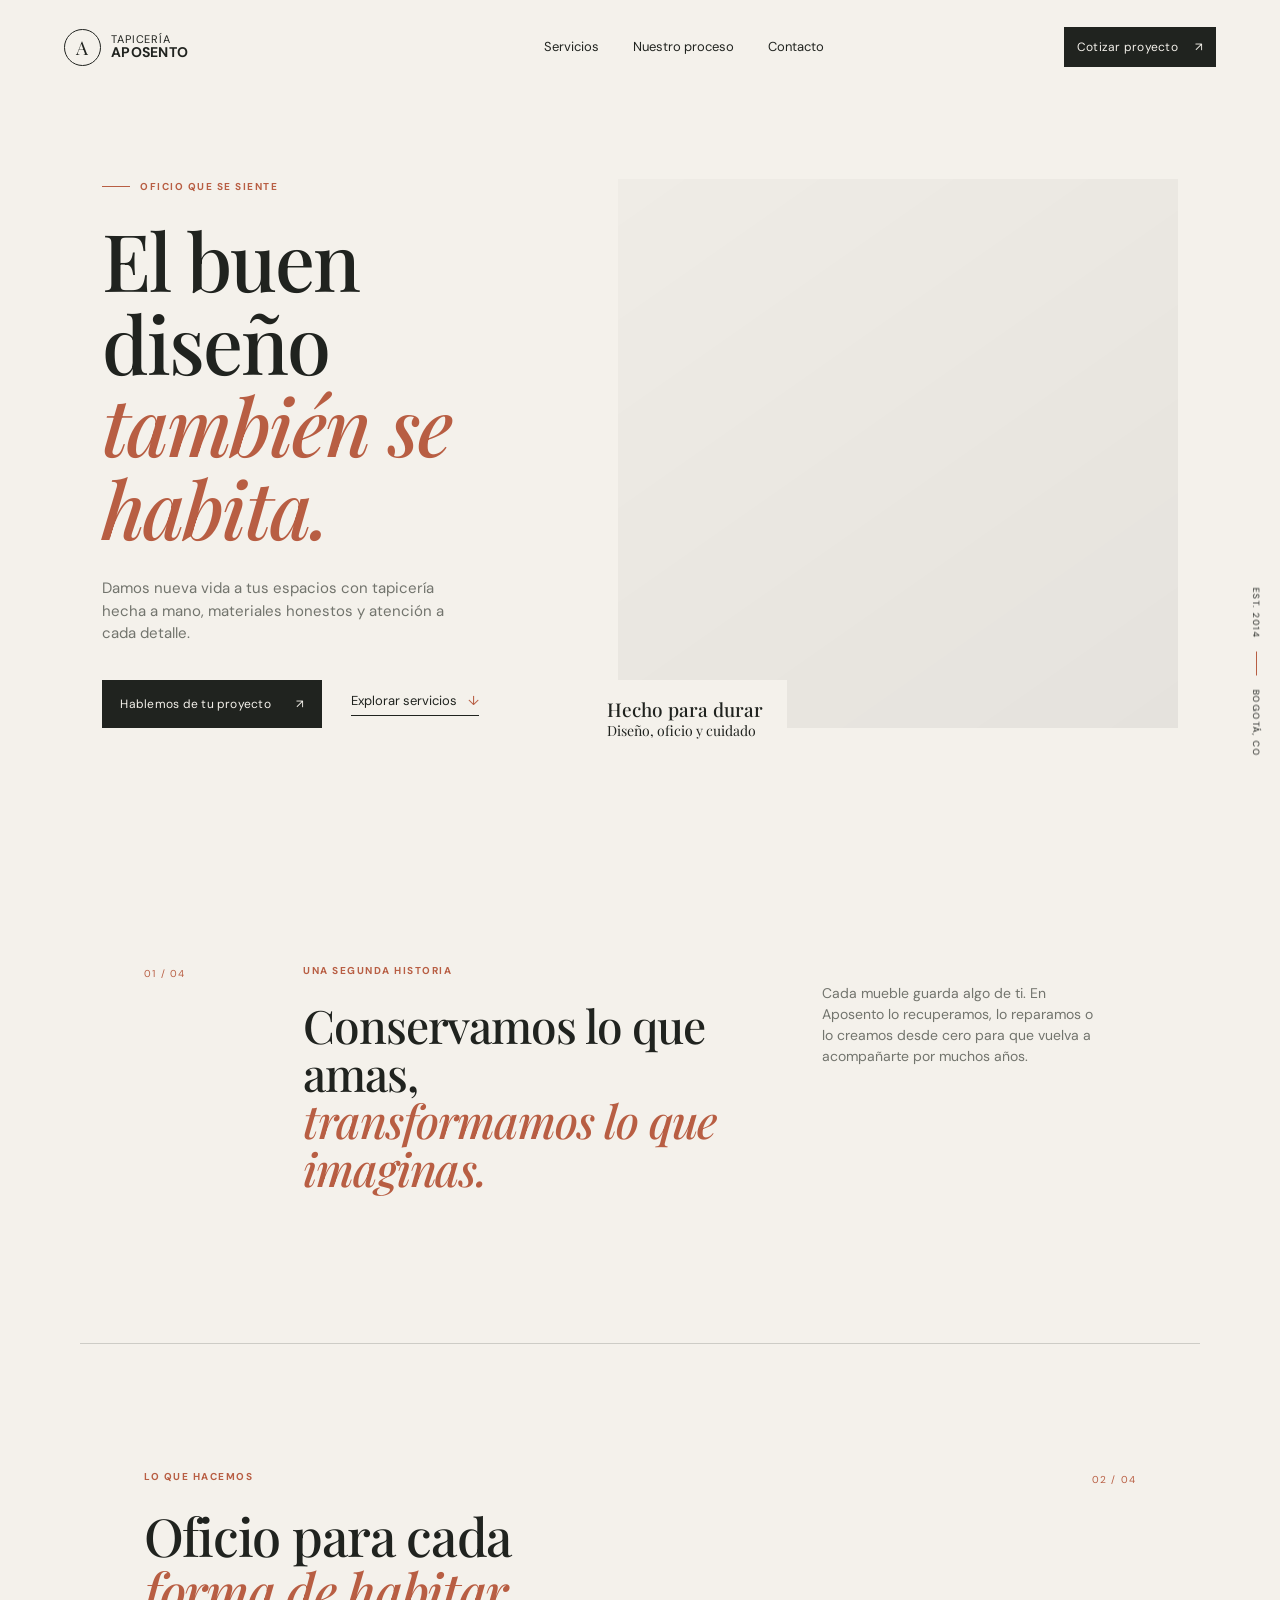
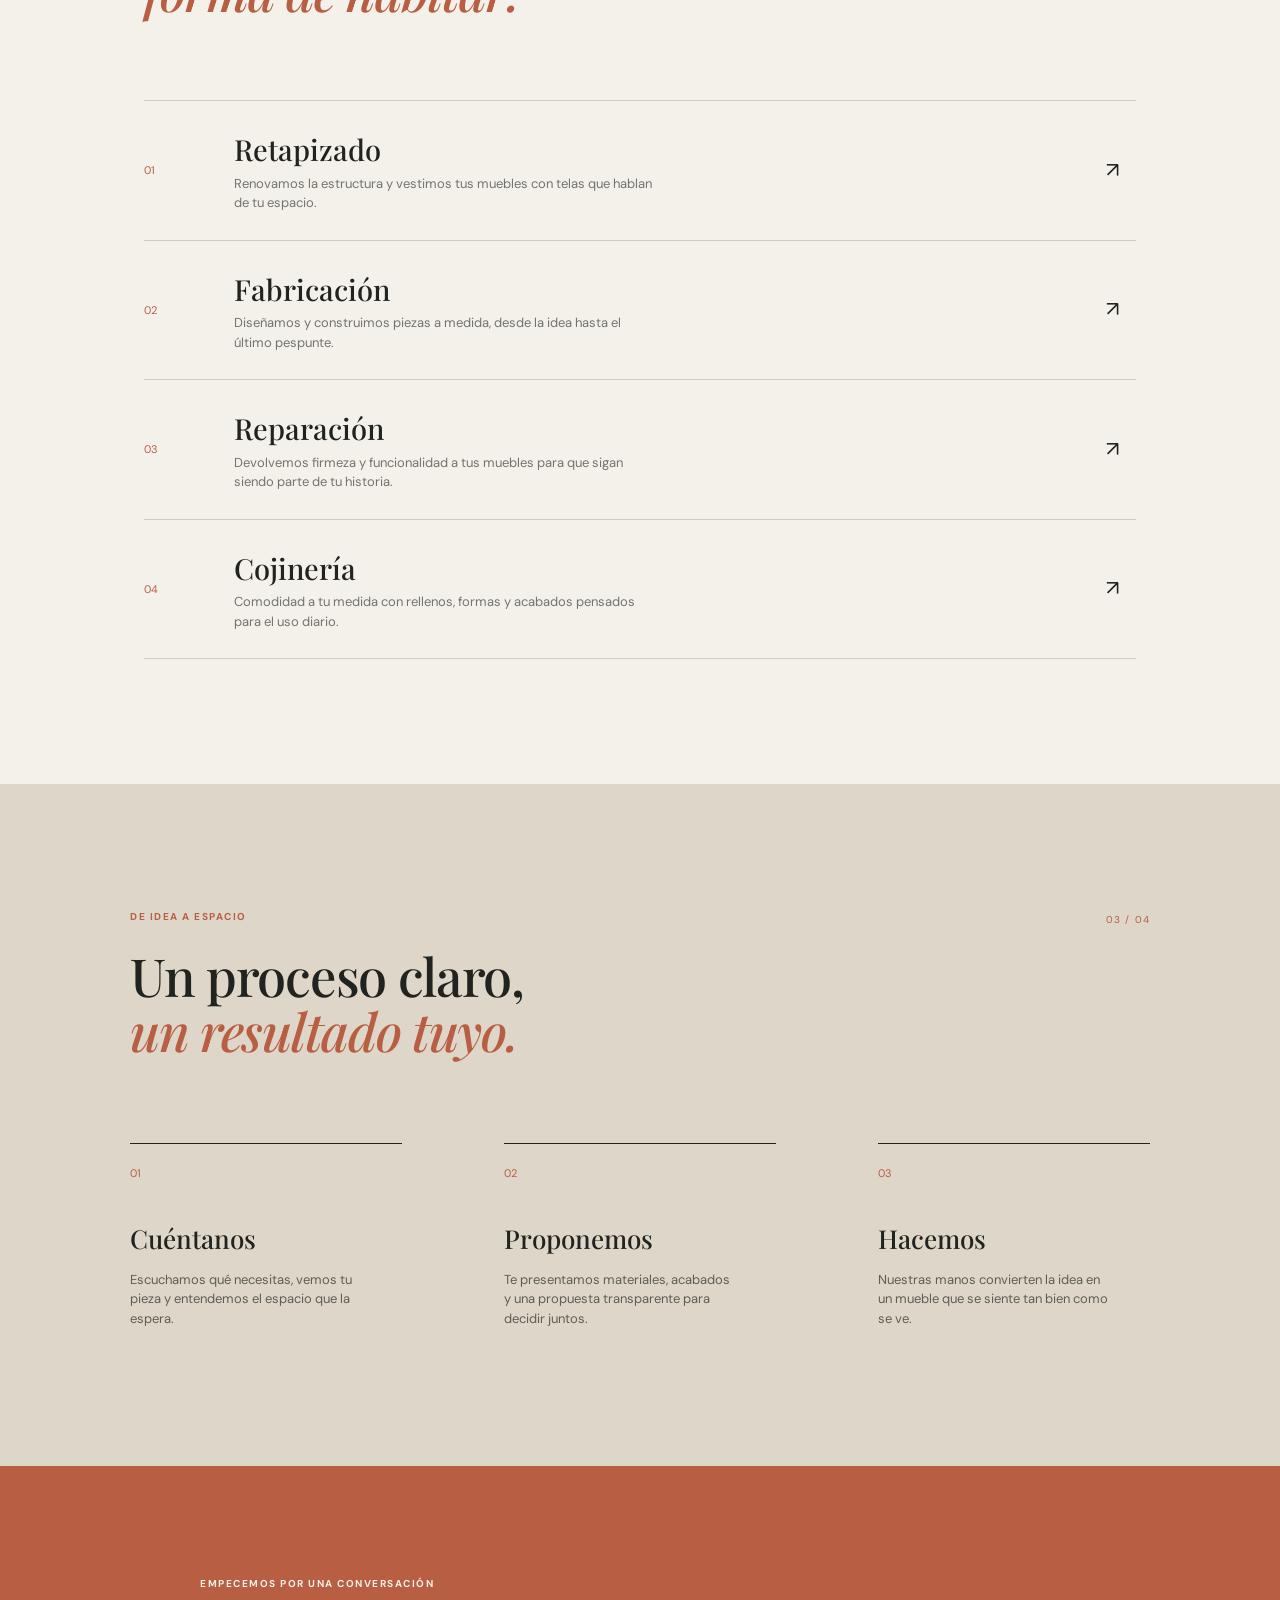
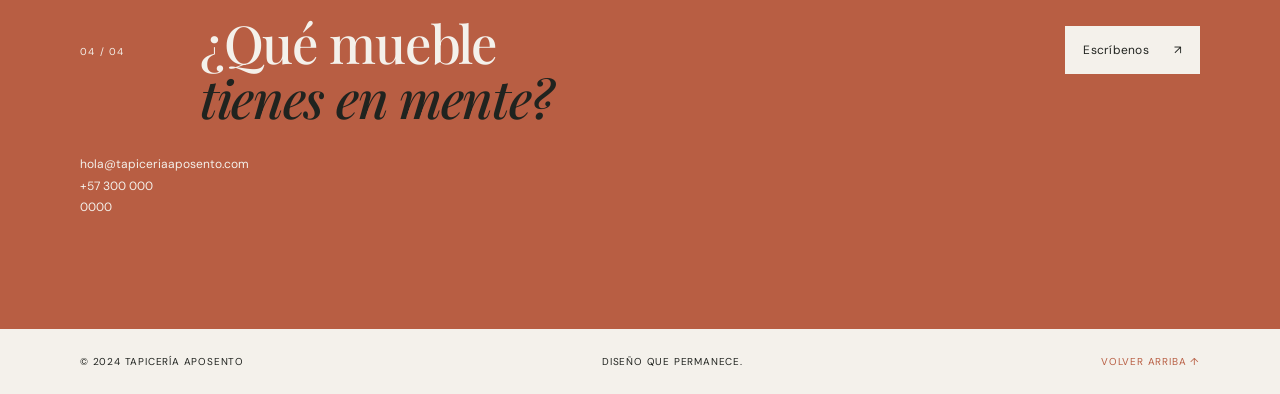
==== index.html @ bb276ed1 "Generación inicial" ====
<!doctype html>
<html lang="es">
<head>
  <meta charset="UTF-8">
  <meta name="viewport" content="width=device-width, initial-scale=1.0">
  <meta name="description" content="Tapicería Aposento: retapizado, fabricación y reparación de muebles y cojinería.">
  <title>Tapicería Aposento | Volver a estrenar</title>
  <link rel="preconnect" href="https://fonts.googleapis.com">
  <link rel="preconnect" href="https://fonts.gstatic.com" crossorigin>
  <link href="https://fonts.googleapis.com/css2?family=DM+Sans:wght@400;500;700&family=Playfair+Display:wght@500;600&display=swap" rel="stylesheet">
  <link rel="stylesheet" href="styles.css">
</head>
<body>
  <header class="site-header">
    <a class="brand" href="#inicio" aria-label="Tapicería Aposento, inicio">
      <span class="brand-mark" aria-hidden="true">A</span>
      <span>Tapicería<br><strong>Aposento</strong></span>
    </a>
    <nav class="site-nav" aria-label="Navegación principal">
      <a href="#servicios">Servicios</a>
      <a href="#proceso">Nuestro proceso</a>
      <a href="#contacto">Contacto</a>
    </nav>
    <a class="button button-small" href="#contacto">Cotizar proyecto <span aria-hidden="true">↗</span></a>
  </header>

  <main>
    <section class="hero" id="inicio">
      <div class="hero-copy reveal">
        <p class="eyebrow"><span></span> Oficio que se siente</p>
        <h1>El buen diseño<br><em>también se habita.</em></h1>
        <p class="hero-text">Damos nueva vida a tus espacios con tapicería hecha a mano, materiales honestos y atención a cada detalle.</p>
        <div class="hero-actions">
          <a class="button" href="#contacto">Hablemos de tu proyecto <span aria-hidden="true">↗</span></a>
          <a class="text-link" href="#servicios">Explorar servicios <span aria-hidden="true">↓</span></a>
        </div>
      </div>
      <div class="hero-visual reveal reveal-delay" aria-label="Sillón tapizado en tela color terracota">
        <div class="image-frame"></div>
        <div class="hero-note"><strong>Hecho para durar</strong><br>Diseño, oficio y cuidado</div>
      </div>
      <div class="hero-side-note">EST. 2014 <span></span> BOGOTÁ, CO</div>
    </section>

    <section class="intro section-grid" aria-label="Presentación">
      <p class="section-index">01 / 04</p>
      <div>
        <p class="eyebrow">Una segunda historia</p>
        <h2>Conservamos lo que amas,<br><em>transformamos lo que imaginas.</em></h2>
      </div>
      <p class="intro-detail">Cada mueble guarda algo de ti. En Aposento lo recuperamos, lo reparamos o lo creamos desde cero para que vuelva a acompañarte por muchos años.</p>
    </section>

    <section class="services" id="servicios">
      <div class="section-heading">
        <div><p class="eyebrow">Lo que hacemos</p><h2>Oficio para cada<br><em>forma de habitar.</em></h2></div>
        <p class="section-index">02 / 04</p>
      </div>
      <div class="service-list">
        <article class="service-item">
          <span class="service-number">01</span><div><h3>Retapizado</h3><p>Renovamos la estructura y vestimos tus muebles con telas que hablan de tu espacio.</p></div><span class="service-arrow" aria-hidden="true">↗</span>
        </article>
        <article class="service-item">
          <span class="service-number">02</span><div><h3>Fabricación</h3><p>Diseñamos y construimos piezas a medida, desde la idea hasta el último pespunte.</p></div><span class="service-arrow" aria-hidden="true">↗</span>
        </article>
        <article class="service-item">
          <span class="service-number">03</span><div><h3>Reparación</h3><p>Devolvemos firmeza y funcionalidad a tus muebles para que sigan siendo parte de tu historia.</p></div><span class="service-arrow" aria-hidden="true">↗</span>
        </article>
        <article class="service-item">
          <span class="service-number">04</span><div><h3>Cojinería</h3><p>Comodidad a tu medida con rellenos, formas y acabados pensados para el uso diario.</p></div><span class="service-arrow" aria-hidden="true">↗</span>
        </article>
      </div>
    </section>

    <section class="process" id="proceso">
      <div class="section-heading"><div><p class="eyebrow">De idea a espacio</p><h2>Un proceso claro,<br><em>un resultado tuyo.</em></h2></div><p class="section-index">03 / 04</p></div>
      <div class="process-grid">
        <article><span>01</span><h3>Cuéntanos</h3><p>Escuchamos qué necesitas, vemos tu pieza y entendemos el espacio que la espera.</p></article>
        <article><span>02</span><h3>Proponemos</h3><p>Te presentamos materiales, acabados y una propuesta transparente para decidir juntos.</p></article>
        <article><span>03</span><h3>Hacemos</h3><p>Nuestras manos convierten la idea en un mueble que se siente tan bien como se ve.</p></article>
      </div>
    </section>

    <section class="contact" id="contacto">
      <p class="section-index">04 / 04</p>
      <div><p class="eyebrow">Empecemos por una conversación</p><h2>¿Qué mueble<br><em>tienes en mente?</em></h2></div>
      <a class="button button-light" href="mailto:hola@tapiceriaaposento.com">Escríbenos <span aria-hidden="true">↗</span></a>
      <p class="contact-data">hola@tapiceriaaposento.com<br>+57 300 000 0000</p>
    </section>
  </main>

  <footer class="site-footer"><span>© 2024 Tapicería Aposento</span><span>Diseño que permanece.</span><a href="#inicio">Volver arriba ↑</a></footer>
</body>
</html>
---- styles.css ----
:root {
  --ink: #20231f;
  --muted: #72746d;
  --paper: #f4f1eb;
  --sand: #ded6c8;
  --terracotta: #b85e43;
  --line: rgba(32, 35, 31, .18);
  --serif: "Playfair Display", Georgia, serif;
  --sans: "DM Sans", Arial, sans-serif;
}

* { box-sizing: border-box; }
html { scroll-behavior: smooth; }
body { margin: 0; background: var(--paper); color: var(--ink); font-family: var(--sans); font-size: 16px; line-height: 1.5; }
a { color: inherit; text-decoration: none; }
.site-header { align-items: center; display: flex; justify-content: space-between; margin: 0 auto; max-width: 1320px; padding: 27px 5vw; }
.brand { align-items: center; display: flex; font-size: 11px; letter-spacing: .08em; line-height: 1.1; text-transform: uppercase; }
.brand strong { font-size: 14px; letter-spacing: .02em; }
.brand-mark { align-items: center; border: 1px solid var(--ink); border-radius: 50%; display: inline-flex; font-family: var(--serif); font-size: 19px; height: 37px; justify-content: center; margin-right: 10px; width: 37px; }
.site-nav { display: flex; gap: 34px; margin-left: 10%; }
.site-nav a, .text-link { font-size: 13px; transition: color .25s ease; }
.site-nav a:hover, .text-link:hover { color: var(--terracotta); }
.button { align-items: center; background: var(--ink); color: var(--paper); display: inline-flex; font-size: 12px; gap: 25px; justify-content: space-between; letter-spacing: .02em; padding: 15px 18px; transition: background .25s ease, transform .25s ease; }
.button:hover { background: var(--terracotta); transform: translateY(-2px); }
.button-small { gap: 17px; padding: 11px 13px; }
.hero { display: grid; grid-template-columns: minmax(280px, .85fr) minmax(380px, 1.15fr); gap: 8vw; margin: 0 auto; max-width: 1320px; min-height: 675px; padding: 85px 8vw 110px; position: relative; }
.hero-copy { align-self: center; max-width: 530px; }
.eyebrow { align-items: center; color: var(--terracotta); display: flex; font-size: 10px; font-weight: 700; gap: 10px; letter-spacing: .15em; margin: 0 0 24px; text-transform: uppercase; }
.eyebrow span { background: var(--terracotta); display: block; height: 1px; width: 28px; }
h1, h2, h3, p { margin-top: 0; }
h1, h2 { font-family: var(--serif); font-weight: 500; letter-spacing: -.025em; line-height: 1.04; }
h1 { font-size: clamp(3.5rem, 6.2vw, 6.3rem); margin-bottom: 29px; }
h2 { font-size: clamp(2.5rem, 4.1vw, 4.4rem); margin-bottom: 25px; }
h1 em, h2 em { color: var(--terracotta); font-style: italic; }
.hero-text { color: var(--muted); font-size: 15px; max-width: 370px; }
.hero-actions { align-items: center; display: flex; gap: 29px; margin-top: 35px; }
.text-link { border-bottom: 1px solid var(--ink); padding-bottom: 4px; }
.text-link span { color: var(--terracotta); margin-left: 8px; }
.hero-visual { min-height: 510px; position: relative; }
.image-frame { background: linear-gradient(145deg, rgba(0,0,0,.02), rgba(0,0,0,.06)), url("https://images.unsplash.com/photo-1555041469-a586c61ea9bc?auto=format&fit=crop&w=1100&q=85") center/cover; height: 100%; min-height: 510px; }
.hero-note { background: var(--paper); bottom: -30px; font-family: var(--serif); font-size: 14px; left: -35px; line-height: 1.25; padding: 18px 24px; position: absolute; }
.hero-note strong { font-size: 19px; font-weight: 500; }
.hero-side-note { bottom: 74px; font-size: 9px; letter-spacing: .16em; position: absolute; right: 25px; transform: rotate(90deg); transform-origin: right; }
.hero-side-note span { background: var(--terracotta); display: inline-block; height: 1px; margin: 0 10px 3px; width: 24px; }
.section-grid, .services, .process { margin: 0 auto; max-width: 1120px; padding: 125px 5vw; }
.section-grid { display: grid; gap: 8%; grid-template-columns: 80px 1.4fr 1fr; }
.section-index { color: var(--terracotta); font-size: 10px; letter-spacing: .12em; margin: 3px 0 0; }
.intro h2 { font-size: clamp(2.2rem, 3.6vw, 4rem); }
.intro-detail { color: var(--muted); font-size: 14px; max-width: 285px; padding-top: 20px; }
.services { border-top: 1px solid var(--line); }
.section-heading { align-items: flex-start; display: flex; justify-content: space-between; }
.service-list { border-top: 1px solid var(--line); margin-top: 58px; }
.service-item { align-items: center; border-bottom: 1px solid var(--line); display: grid; gap: 30px; grid-template-columns: 60px 1fr 30px; padding: 27px 0; transition: padding .3s ease, color .3s ease; }
.service-item:hover { color: var(--terracotta); padding-left: 14px; }
.service-number { color: var(--terracotta); font-size: 11px; }
.service-item h3 { font-family: var(--serif); font-size: 29px; font-weight: 500; margin-bottom: 2px; }
.service-item p { color: var(--muted); font-size: 13px; margin: 0; max-width: 420px; }
.service-arrow { font-size: 21px; }
.process { background: var(--sand); max-width: none; padding-left: calc((100% - 1020px) / 2); padding-right: calc((100% - 1020px) / 2); }
.process-grid { display: grid; gap: 10%; grid-template-columns: repeat(3, 1fr); margin-top: 60px; }
.process-grid article { border-top: 1px solid var(--ink); padding-top: 16px; }
.process-grid span { color: var(--terracotta); font-size: 11px; }
.process-grid h3 { font-family: var(--serif); font-size: 26px; font-weight: 500; margin: 35px 0 12px; }
.process-grid p { color: #5d5e57; font-size: 13px; max-width: 230px; }
.contact { align-items: center; background: var(--terracotta); color: var(--paper); display: grid; gap: 30px; grid-template-columns: 90px 1fr auto; padding: 110px max(5vw, calc((100% - 1120px) / 2)); }
.contact .section-index, .contact .eyebrow { color: var(--paper); }
.contact .eyebrow span { background: var(--paper); }
.contact h2 { margin: 0; }
.contact h2 em { color: var(--ink); }
.button-light { background: var(--paper); color: var(--ink); }
.button-light:hover { background: var(--ink); color: var(--paper); }
.contact-data { font-size: 12px; line-height: 1.8; margin: 0; }
.site-footer { display: flex; font-size: 10px; justify-content: space-between; letter-spacing: .08em; padding: 25px max(5vw, calc((100% - 1120px) / 2)); text-transform: uppercase; }
.site-footer a { color: var(--terracotta); }
.reveal { animation: reveal .8s both; }
.reveal-delay { animation-delay: .16s; }
@keyframes reveal { from { opacity: 0; transform: translateY(22px); } to { opacity: 1; transform: translateY(0); } }
@media (prefers-reduced-motion: reduce) { html { scroll-behavior: auto; } .reveal { animation: none; } * { transition-duration: .01ms !important; } }
@media (max-width: 760px) {
  .site-header { padding: 20px 6vw; } .site-nav { display: none; } .button-small { font-size: 10px; }
  .hero { display: flex; flex-direction: column; gap: 55px; min-height: 0; padding: 58px 6vw 95px; } h1 { font-size: clamp(3.4rem, 15vw, 5.4rem); }
  .hero-visual, .image-frame { min-height: 380px; } .hero-note { bottom: -25px; left: 15px; } .hero-side-note { bottom: 72px; right: 7px; }
  .section-grid, .services, .process { padding: 84px 6vw; } .section-grid { display: block; } .section-grid .section-index { margin-bottom: 45px; } .intro-detail { padding-top: 4px; }
  .section-heading { display: block; } .section-heading .section-index { margin-top: 32px; } .service-list { margin-top: 40px; } .service-item { gap: 13px; grid-template-columns: 30px 1fr 20px; } .service-item h3 { font-size: 24px; } .service-item p { font-size: 12px; }
  .process-grid { display: block; margin-top: 40px; } .process-grid article { margin-bottom: 37px; } .process-grid h3 { margin-top: 20px; }
  .contact { display: block; padding: 78px 6vw; } .contact .section-index { margin-bottom: 47px; } .contact .button { margin: 25px 0; } .contact-data { margin-top: 8px; }
  .site-footer { align-items: flex-start; flex-direction: column; gap: 9px; padding: 25px 6vw; }
}
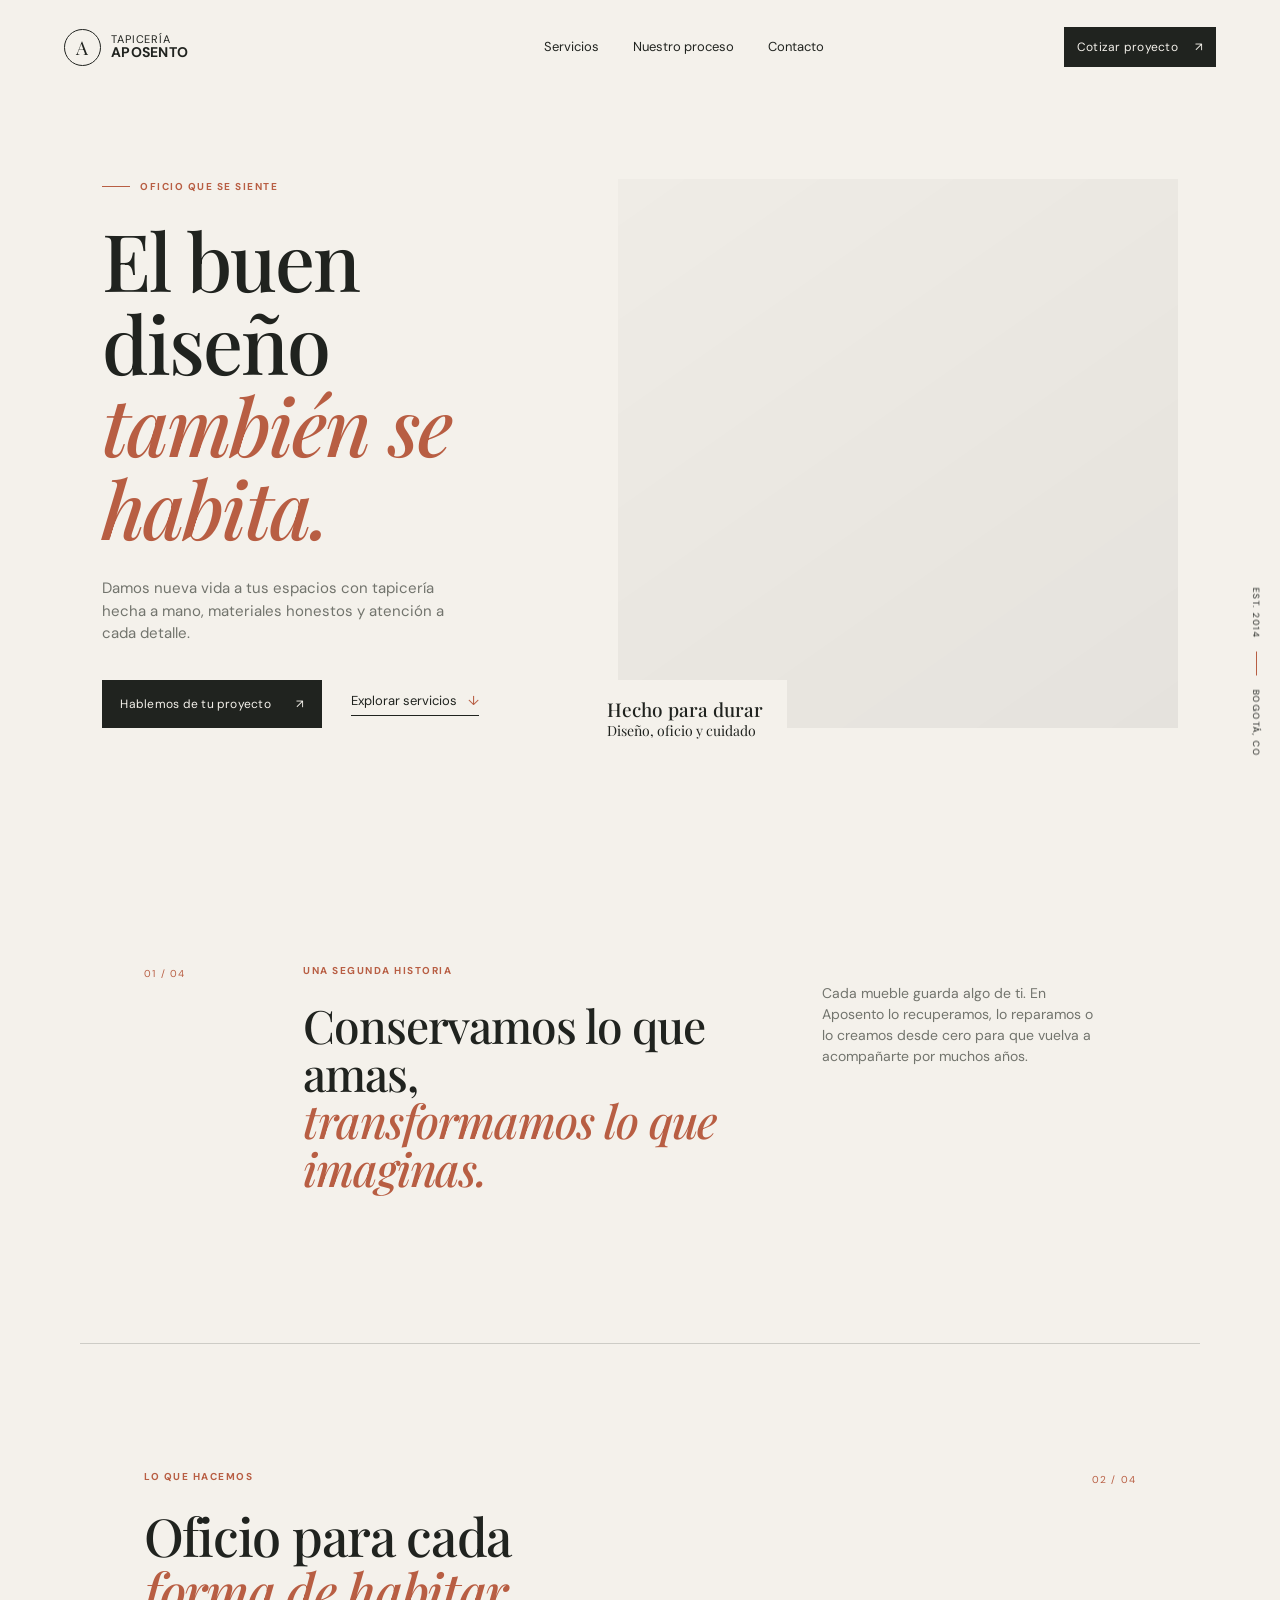
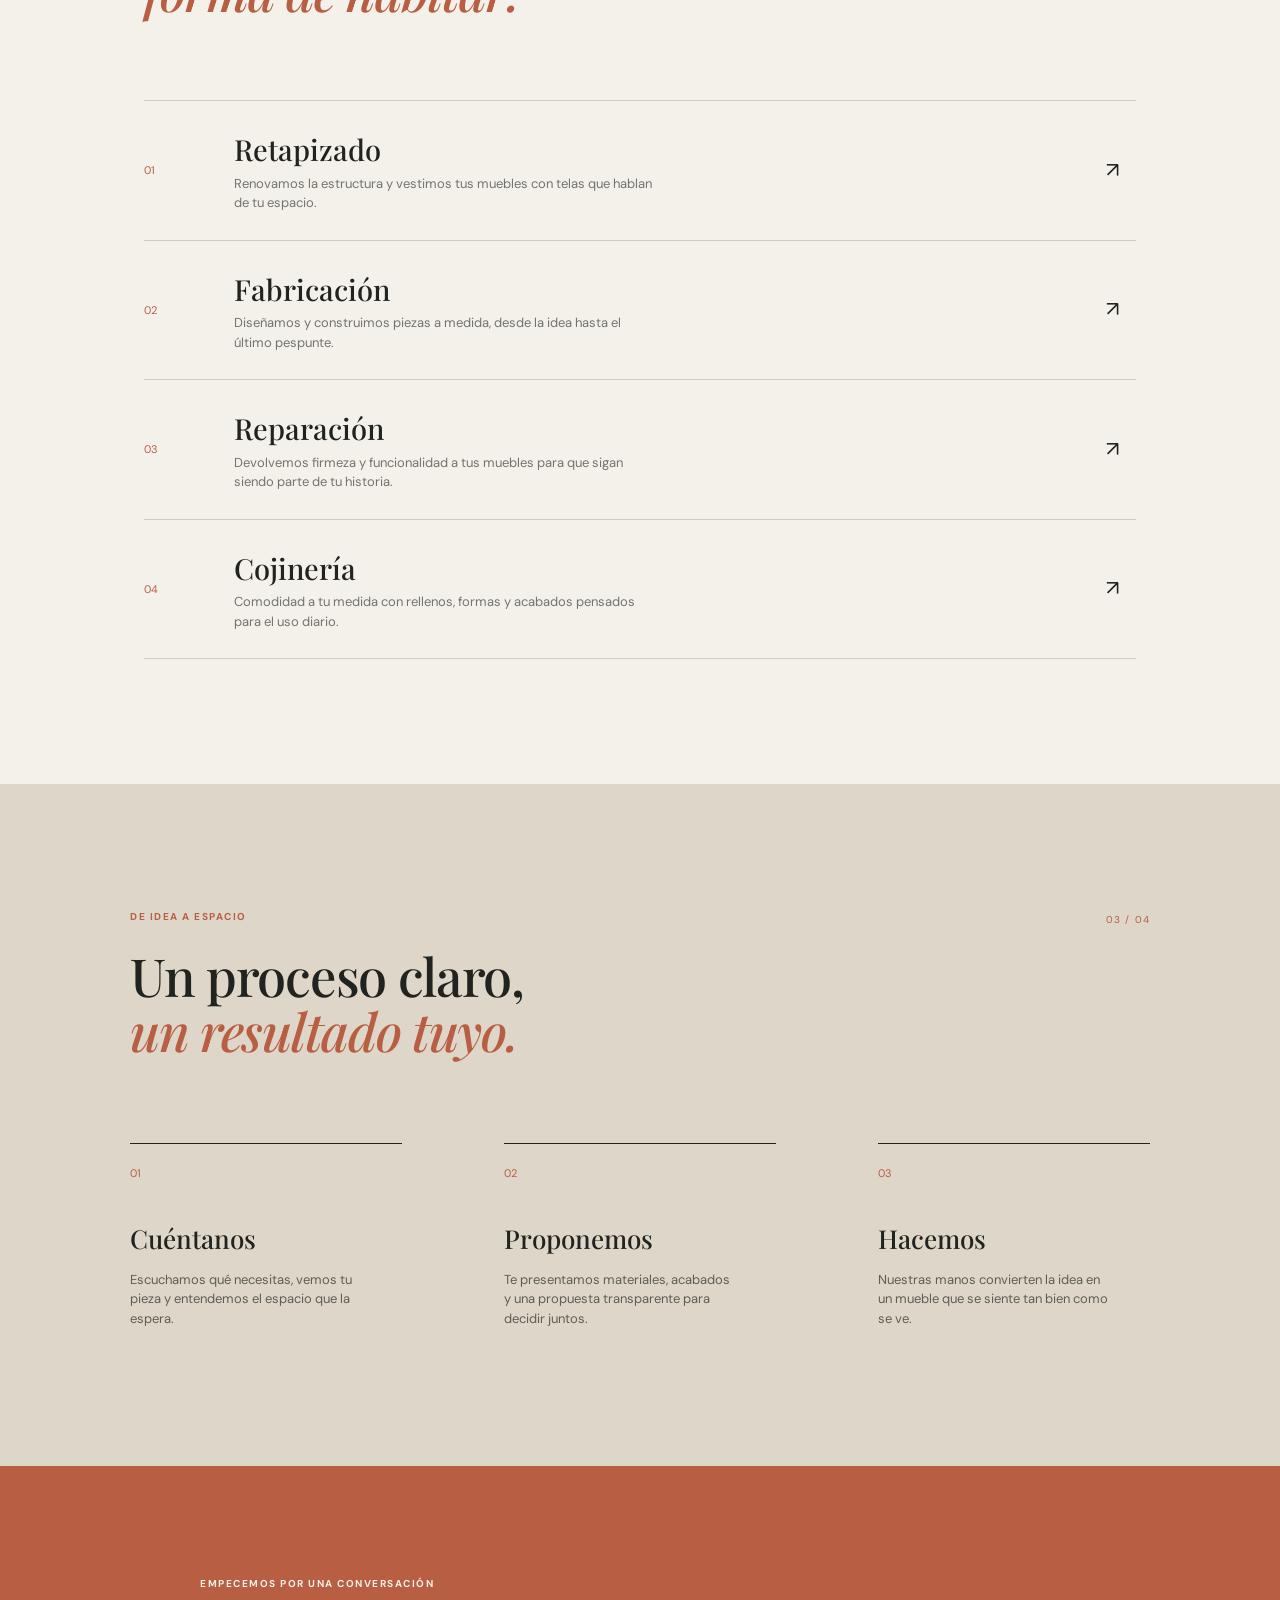
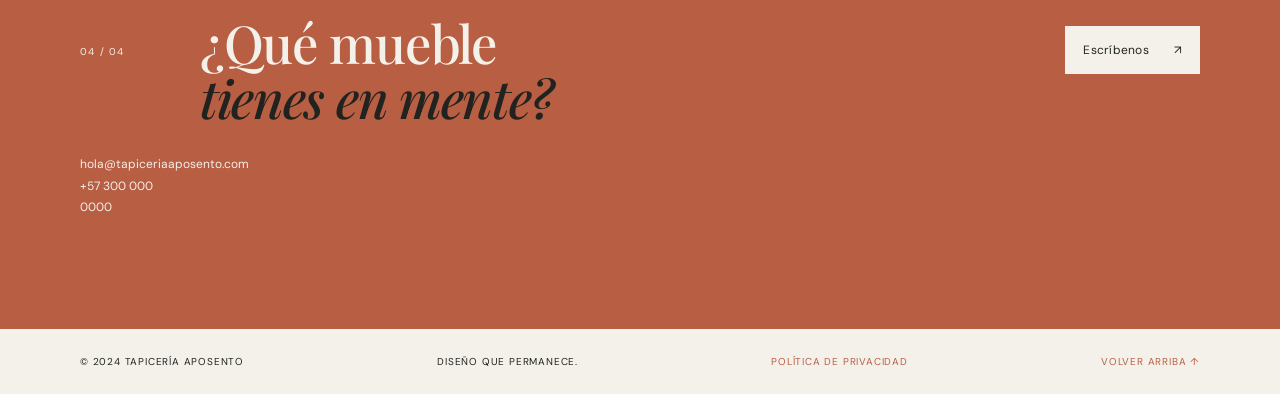
==== commit a43f9594: "Agregada política de tratamiento de datos" ====
--- a/index.html
+++ b/index.html
@@ -1,6 +1,7 @@
 <!doctype html>
 <html lang="es">
 <head>
+  <meta name="facebook-domain-verification" content="3nrbmk9mh7jury81n7g3x5spy4x85s" />
   <meta charset="UTF-8">
   <meta name="viewport" content="width=device-width, initial-scale=1.0">
   <meta name="description" content="Tapicería Aposento: retapizado, fabricación y reparación de muebles y cojinería.">
@@ -89,6 +90,6 @@
     </section>
   </main>
 
-  <footer class="site-footer"><span>© 2024 Tapicería Aposento</span><span>Diseño que permanece.</span><a href="#inicio">Volver arriba ↑</a></footer>
+  <footer class="site-footer"><span>© 2024 Tapicería Aposento</span><span>Diseño que permanece.</span><a href="privacy.html">Política de privacidad</a><a href="#inicio">Volver arriba ↑</a></footer>
 </body>
 </html>
--- a/styles.css
+++ b/styles.css
@@ -72,6 +72,18 @@
 .contact-data { font-size: 12px; line-height: 1.8; margin: 0; }
 .site-footer { display: flex; font-size: 10px; justify-content: space-between; letter-spacing: .08em; padding: 25px max(5vw, calc((100% - 1120px) / 2)); text-transform: uppercase; }
 .site-footer a { color: var(--terracotta); }
+.privacy-main { margin: 0 auto; max-width: 1120px; padding: 90px 5vw 125px; }
+.privacy-heading { border-bottom: 1px solid var(--line); padding-bottom: 70px; }
+.privacy-heading h1 { font-size: clamp(3.5rem, 7vw, 6.3rem); margin-bottom: 28px; }
+.privacy-updated { color: var(--muted); font-size: 13px; margin: 0; }
+.privacy-content { margin: 70px auto 0; max-width: 760px; }
+.privacy-content h2 { font-size: clamp(1.75rem, 3vw, 2.45rem); margin: 58px 0 18px; }
+.privacy-content h2:first-of-type { margin-top: 0; }
+.privacy-content p, .privacy-content li { color: #555850; font-size: 15px; }
+.privacy-content ul { padding-left: 22px; }
+.privacy-content li { margin-bottom: 9px; padding-left: 5px; }
+.privacy-content a { border-bottom: 1px solid var(--terracotta); color: var(--terracotta); }
+.privacy-content strong { color: var(--ink); font-weight: 700; }
 .reveal { animation: reveal .8s both; }
 .reveal-delay { animation-delay: .16s; }
 @keyframes reveal { from { opacity: 0; transform: translateY(22px); } to { opacity: 1; transform: translateY(0); } }
@@ -84,5 +96,6 @@
   .section-heading { display: block; } .section-heading .section-index { margin-top: 32px; } .service-list { margin-top: 40px; } .service-item { gap: 13px; grid-template-columns: 30px 1fr 20px; } .service-item h3 { font-size: 24px; } .service-item p { font-size: 12px; }
   .process-grid { display: block; margin-top: 40px; } .process-grid article { margin-bottom: 37px; } .process-grid h3 { margin-top: 20px; }
   .contact { display: block; padding: 78px 6vw; } .contact .section-index { margin-bottom: 47px; } .contact .button { margin: 25px 0; } .contact-data { margin-top: 8px; }
+  .privacy-main { padding: 58px 6vw 84px; } .privacy-heading { padding-bottom: 50px; } .privacy-content { margin-top: 50px; } .privacy-content h2 { margin-top: 44px; }
   .site-footer { align-items: flex-start; flex-direction: column; gap: 9px; padding: 25px 6vw; }
 }
